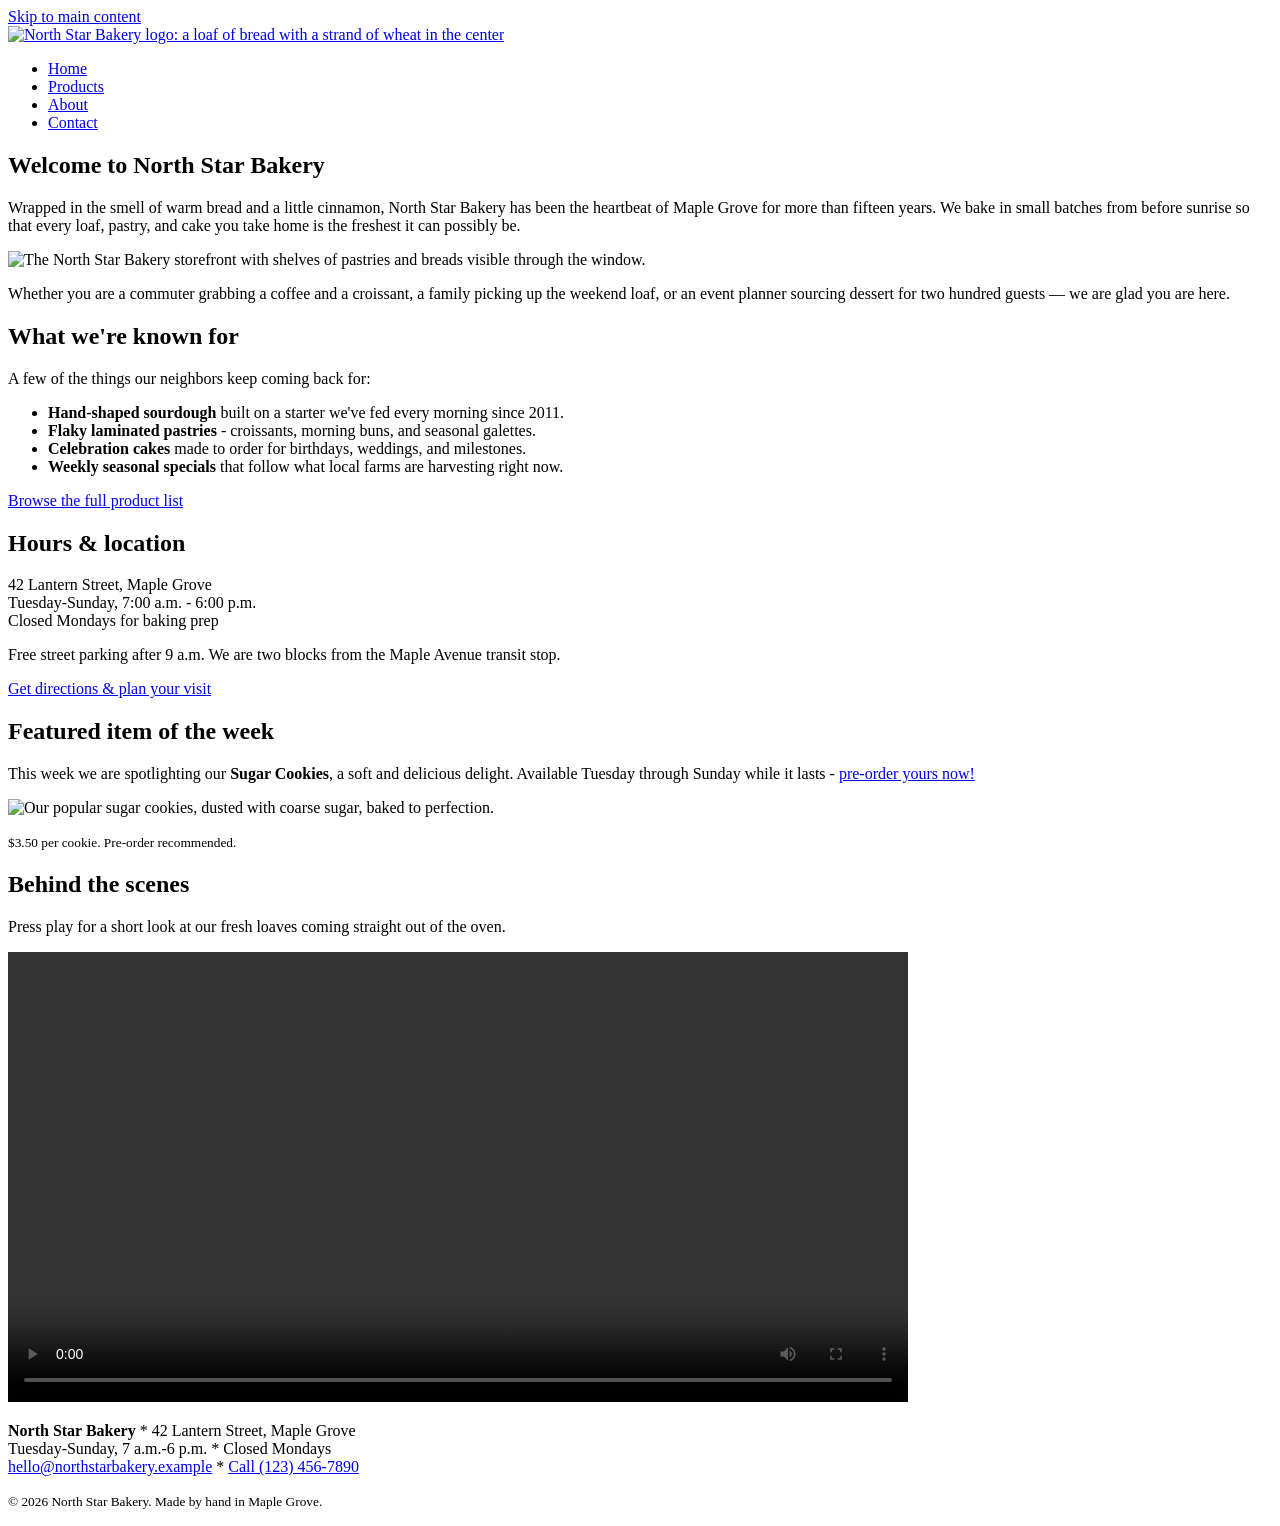
==== index.html @ 1dc96350 "add html files from touchstone 2" ====
<!DOCTYPE html>
<html lang="en">
<head>
  <meta charset="utf-8">
  <meta name="viewport" content="width=device-width, initial-scale=1">
  <meta name="description" content="North Star Bakery is a neighborhood bakery in Maple Grove offering handmade breads, pastries, and cakes. Stop by, say hello, and place a pre-order today!">
  <title>North Star Bakery — Home</title>
</head>
<body>
  <a class="skip-link" href="#main">Skip to main content</a>

  <header>
    <a href="index.html" aria-label="North Star Bakery — home">
      <img src="bakery-logo_c.png" alt="North Star Bakery logo: a loaf of bread with a strand of wheat in the center" width="220" height="188">
    </a>
    <nav aria-label="Primary">
      <ul>
        <li><a href="index.html" aria-current="page">Home</a></li>
        <li><a href="products.html">Products</a></li>
        <li><a href="about.html">About</a></li>
        <li><a href="contact.html">Contact</a></li>
      </ul>
    </nav>
  </header>

  <main id="main">
    <section>
      <h1>Welcome to North Star Bakery</h1>
      <p>
        Wrapped in the smell of warm bread and a little cinnamon, North Star Bakery has been the
        heartbeat of Maple Grove for more than fifteen years. We bake in small batches from before
        sunrise so that every loaf, pastry, and cake you take home is the freshest it can possibly be.
      </p>

      <img
        src="bakery-storefront_c.png"
        alt="The North Star Bakery storefront with shelves of pastries and breads visible through the window."
        width="900"
        height="536">

      <p>
        Whether you are a commuter grabbing a coffee and a croissant, a family picking up the weekend
        loaf, or an event planner sourcing dessert for two hundred guests — we are glad you are here.
      </p>
    </section>

    <section>
      <h2>What we're known for</h2>
      <p>A few of the things our neighbors keep coming back for:</p>
      <ul>
        <li><strong>Hand-shaped sourdough</strong> built on a starter we've fed every morning since 2011.</li>
        <li><strong>Flaky laminated pastries</strong> - croissants, morning buns, and seasonal galettes.</li>
        <li><strong>Celebration cakes</strong> made to order for birthdays, weddings, and milestones.</li>
        <li><strong>Weekly seasonal specials</strong> that follow what local farms are harvesting right now.</li>
      </ul>
      <p><a href="products.html">Browse the full product list</a></p>
    </section>

    <section>
      <h2>Hours & location</h2>
      <p>
        42 Lantern Street, Maple Grove<br>
        Tuesday-Sunday, 7:00 a.m. - 6:00 p.m.<br>
        Closed Mondays for baking prep
      </p>
      <p>
        Free street parking after 9 a.m. We are two blocks from the Maple Avenue transit stop.
      </p>
      <p><a href="contact.html">Get directions & plan your visit</a></p>
    </section>

    <section>
      <h2>Featured item of the week</h2>
      <p>
        This week we are spotlighting our <strong>Sugar Cookies</strong>, a soft and delicious delight. Available Tuesday through Sunday while
        it lasts  -  <a href="contact.html">pre-order yours now!</a>
      </p>

      <picture>
        <source media="(min-width: 800px)" srcset="bakery-feature-large_c.png">
        <source media="(max-width: 799px)" srcset="bakery-feature-small_c.png">
        <img
          src="bakery-feature-small_c.png"
          alt="Our popular sugar cookies, dusted with coarse sugar, baked to perfection.">
      </picture>

      <p><small>$3.50 per cookie. Pre-order recommended.</small></p>
    </section>

    <section>
      <h2>Behind the scenes</h2>
      <p>
        Press play for a short look at our fresh loaves coming straight out of the oven.
      </p>

      <video controls preload="metadata" width="900">
        <source src="bakery-behind-scenes_c.mp4" type="video/mp4">
        <p>
          Your browser cannot play this video. You can
          <a href="bakery-behind-scenes_c.mp4">download the behind-the-scenes clip (MP4)</a>
          instead, or visit our <a href="contact.html">contact page</a> to ask about a visit.
        </p>
      </video>
    </section>
  </main>

  <footer>
    <p>
      <strong>North Star Bakery</strong> * 42 Lantern Street, Maple Grove<br>
      Tuesday-Sunday, 7 a.m.-6 p.m. * Closed Mondays<br>
      <a href="mailto:hello@northstarbakery.example">hello@northstarbakery.example</a>
      * <a href="tel:+11234567890">Call (123) 456-7890</a>
    </p>
    <p><small>&copy; 2026 North Star Bakery. Made by hand in Maple Grove.</small></p>
  </footer>
</body>
</html>
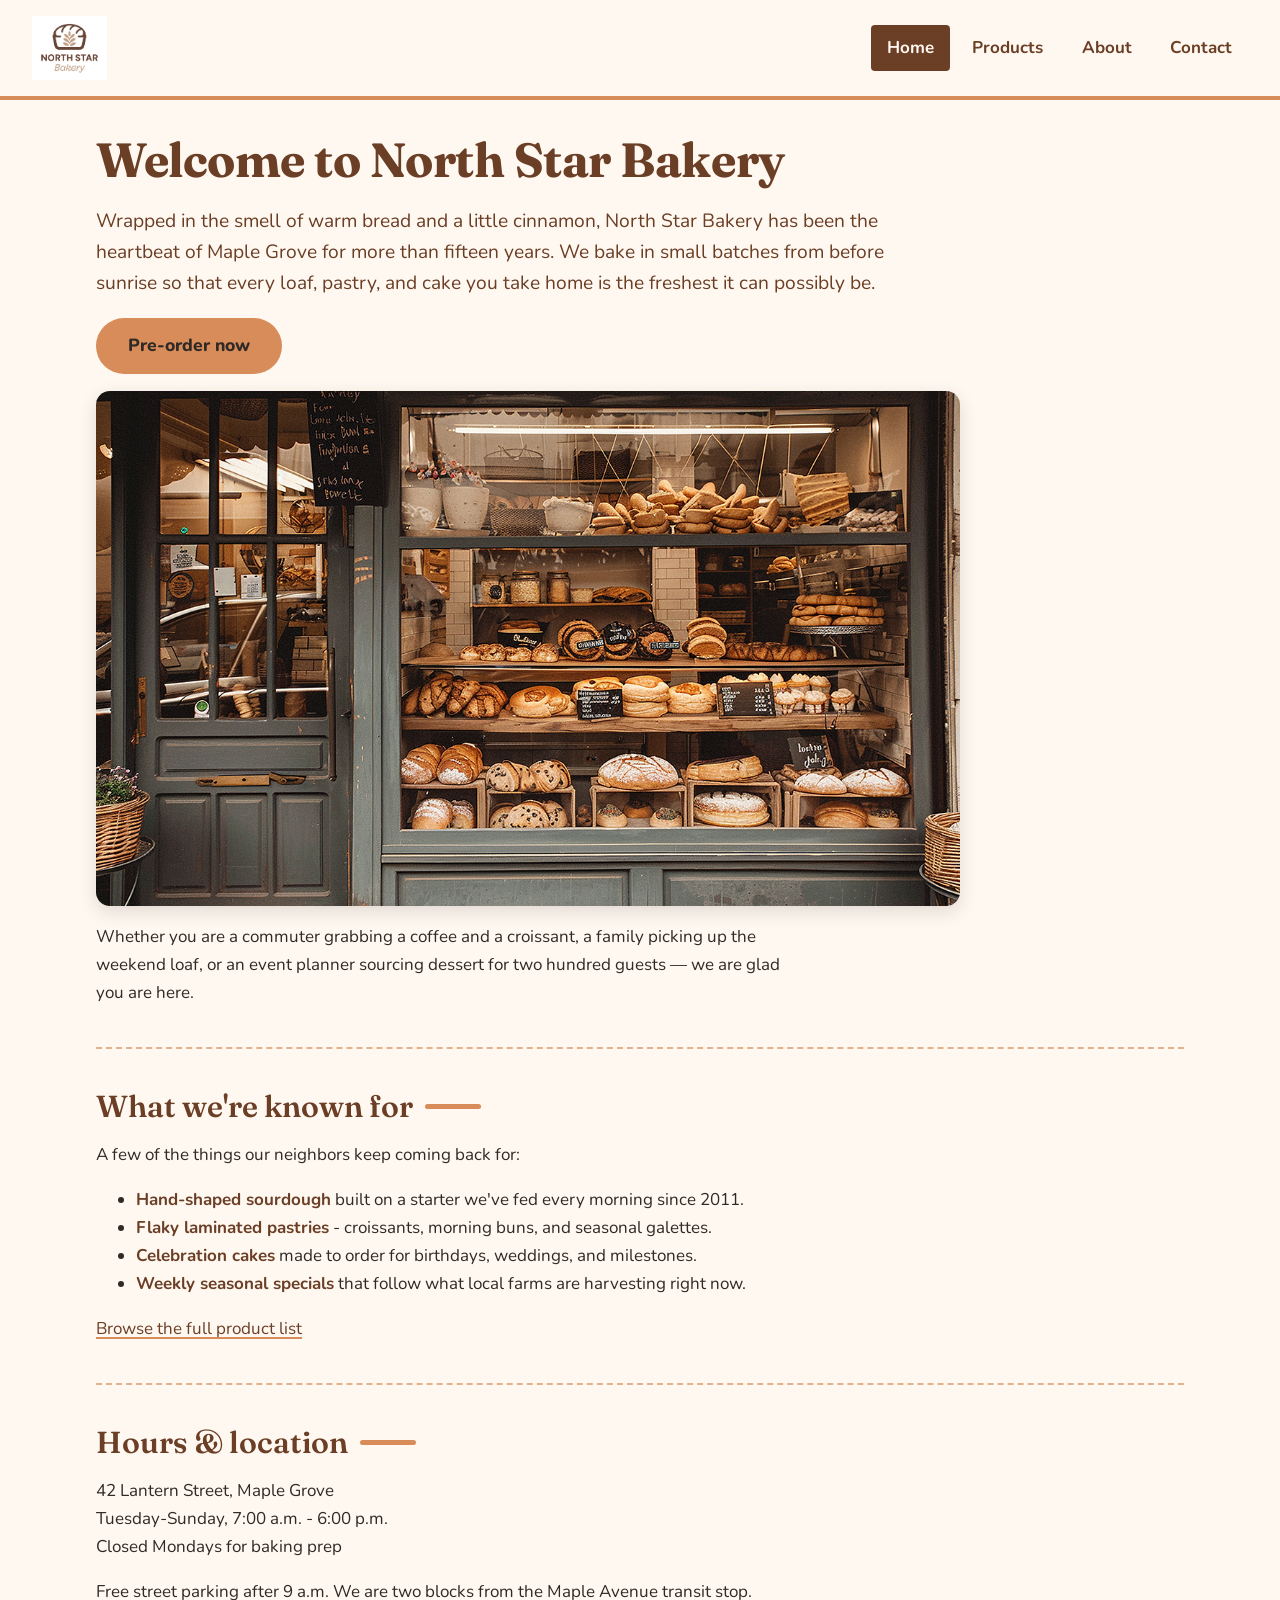
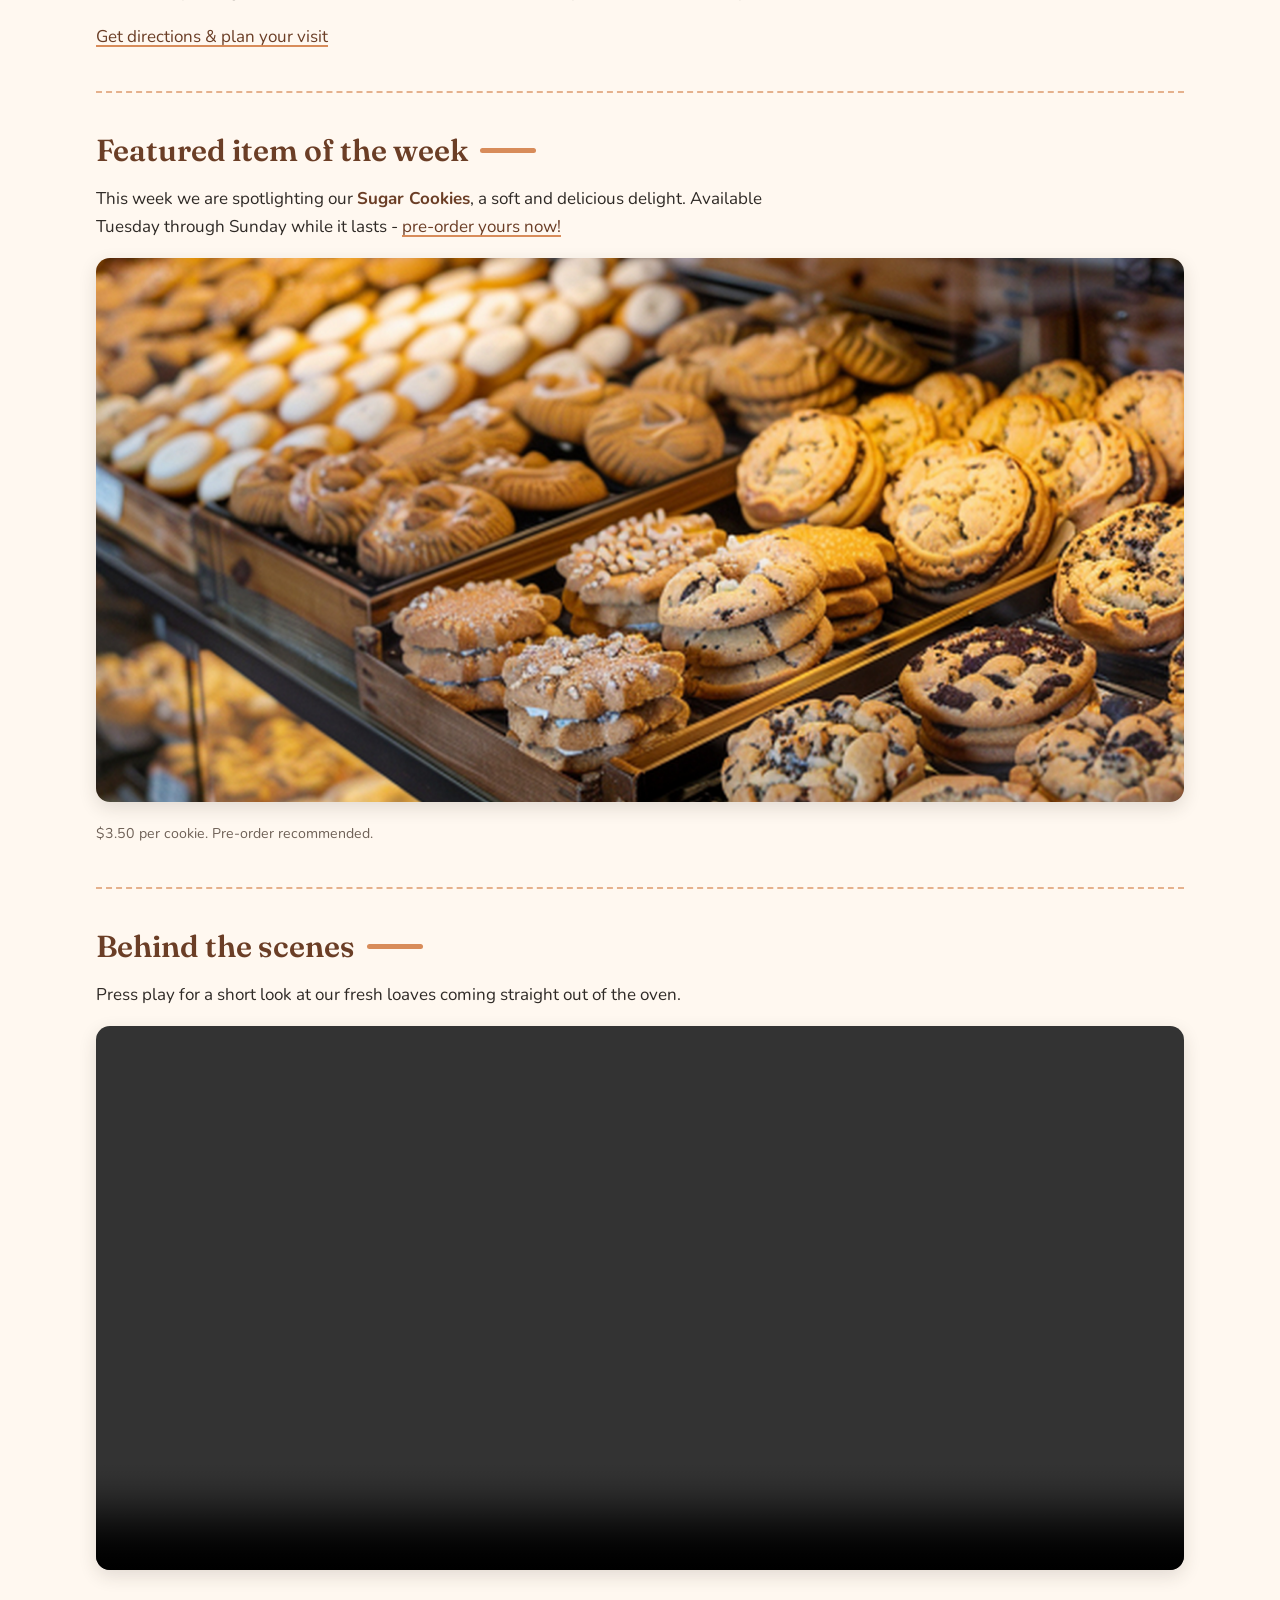
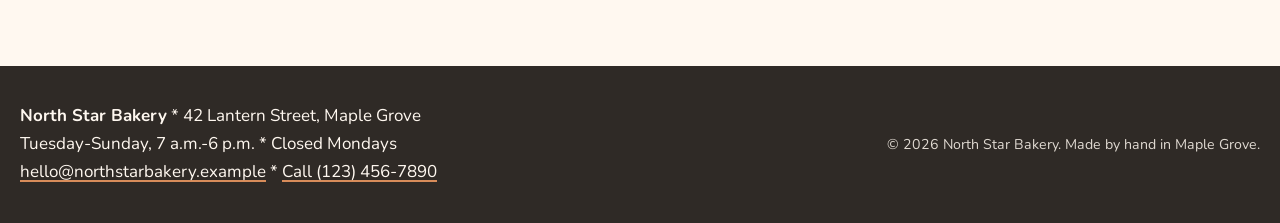
==== commit 95cd8a08: "style all page elements and tweak copy as needed" ====
--- a/index.html
+++ b/index.html
@@ -5,6 +5,10 @@
   <meta name="viewport" content="width=device-width, initial-scale=1">
   <meta name="description" content="North Star Bakery is a neighborhood bakery in Maple Grove offering handmade breads, pastries, and cakes. Stop by, say hello, and place a pre-order today!">
   <title>North Star Bakery — Home</title>
+  <link rel="preconnect" href="https://fonts.googleapis.com">
+  <link rel="preconnect" href="https://fonts.gstatic.com" crossorigin>
+  <link href="https://fonts.googleapis.com/css2?family=Fraunces:opsz,wght@9..144,600;9..144,700&family=Nunito:wght@400;600;700;800&display=swap" rel="stylesheet">
+  <link rel="stylesheet" href="styles.css">
 </head>
 <body>
   <a class="skip-link" href="#main">Skip to main content</a>
@@ -24,15 +28,18 @@
   </header>
 
   <main id="main">
-    <section>
+    <section class="hero">
       <h1>Welcome to North Star Bakery</h1>
-      <p>
+      <p class="lead">
         Wrapped in the smell of warm bread and a little cinnamon, North Star Bakery has been the
         heartbeat of Maple Grove for more than fifteen years. We bake in small batches from before
         sunrise so that every loaf, pastry, and cake you take home is the freshest it can possibly be.
       </p>
 
+      <p><a class="btn" href="contact.html#pre-order">Pre-order now</a></p>
+
       <img
+        class="storefront"
         src="bakery-storefront_c.png"
         alt="The North Star Bakery storefront with shelves of pastries and breads visible through the window."
         width="900"
--- a/styles.css
+++ b/styles.css
@@ -0,0 +1,580 @@
+/* ============================================================
+   North Star Bakery - styles.css
+
+   Design system
+   - Palette (4 main colors):
+       cream    #FFF8F0  page background
+       brown    #6B3E26  headings, navigation, emphasis
+       peach    #D88C5A  accents, buttons, highlights
+       charcoal #2F2A26  body text, footer background
+
+     Tints of these colors are used for card backgrounds and
+     soft borders; no extra hues are introduced.
+
+   - Typography (2 font families):
+       Fraunces  headings (warm, handmade serif)
+       Nunito    body text (friendly, rounded sans-serif)
+
+   - Layout: mobile-first, single column, then Flexbox rows
+     and multi-column layouts at larger breakpoints.
+   ============================================================ */
+
+/* ---------- Design tokens ---------- */
+:root {
+  /* Main palette */
+  --color-cream: #FFF8F0;
+  --color-brown: #6B3E26;
+  --color-peach: #D88C5A;
+  --color-charcoal: #2F2A26;
+
+  /* Tints of the main colors (backgrounds, chips, borders) */
+  --color-cream-deep: #F7EADB;   /* card background (cream tinted brown) */
+  --color-peach-soft: #F0CDB2;   /* price chips, link hover wash */
+  --color-muted: #6F6157;        /* secondary text (lightened charcoal) */
+
+  /* Typography */
+  --font-heading: "Fraunces", Georgia, "Times New Roman", serif;
+  --font-body: "Nunito", "Segoe UI", system-ui, -apple-system, Arial, sans-serif;
+
+  /* Shape */
+  --radius: 14px;
+  --shadow: 0 6px 18px rgba(47, 42, 38, 0.14);
+}
+
+/* ---------- Base ---------- */
+*,
+*::before,
+*::after {
+  box-sizing: border-box;
+}
+
+html {
+  scroll-behavior: smooth;
+}
+
+body {
+  margin: 0;
+  font-family: var(--font-body);
+  font-size: 1.0625rem;
+  line-height: 1.65;
+  color: var(--color-charcoal);
+  background-color: var(--color-cream);
+}
+
+/* Visible-only-on-focus skip link for keyboard users */
+.skip-link {
+  position: absolute;
+  top: -3.75rem;
+  left: 1rem;
+  z-index: 100;
+  padding: 0.6rem 1.1rem;
+  background-color: var(--color-brown);
+  color: var(--color-cream);
+  font-weight: 700;
+  text-decoration: none;
+  border-radius: 0 0 12px 12px;
+  transition: top 0.2s ease;
+}
+
+.skip-link:focus {
+  top: 0;
+}
+
+/* Consistent, visible keyboard focus everywhere */
+:focus-visible {
+  outline: 3px solid var(--color-brown);
+  outline-offset: 2px;
+}
+
+footer :focus-visible,
+nav a[aria-current="page"]:focus-visible {
+  outline-color: var(--color-cream);
+}
+
+::selection {
+  background-color: var(--color-peach);
+  color: var(--color-charcoal);
+}
+
+/* ---------- Links ---------- */
+a {
+  color: var(--color-brown);
+  text-decoration-color: var(--color-peach);
+  text-decoration-thickness: 2px;
+  text-underline-offset: 3px;
+}
+
+a:hover {
+  color: var(--color-charcoal);
+  background-color: var(--color-peach-soft);
+  border-radius: 4px;
+}
+
+/* ---------- Header & navigation ---------- */
+header {
+  display: flex;
+  flex-wrap: wrap;
+  align-items: center;
+  justify-content: space-between;
+  gap: 0.75rem 1.5rem;
+  padding: 0.75rem 1.25rem;
+  background-color: var(--color-cream);
+  border-bottom: 4px solid var(--color-peach);
+}
+
+header img {
+  display: block;
+  width: auto;
+  height: 4rem;
+  border-radius: 0;
+  box-shadow: none;
+}
+
+nav ul {
+  display: flex;
+  flex-wrap: wrap;
+  justify-content: center;
+  gap: 0.4rem;
+  margin: 0;
+  padding: 0;
+  list-style: none;
+}
+
+nav a {
+  display: inline-block;
+  padding: 0.55rem 1rem;
+  border-radius: 4px;
+  color: var(--color-brown);
+  font-weight: 700;
+  text-decoration: none;
+}
+
+nav a:hover {
+  background-color: var(--color-peach);
+  color: var(--color-charcoal);
+}
+
+nav a[aria-current="page"],
+nav a[aria-current="page"]:hover {
+  background-color: var(--color-brown);
+  color: var(--color-cream);
+}
+
+/* ---------- Main layout ---------- */
+main {
+  max-width: 72rem;
+  margin-inline: auto;
+  padding: 1.5rem 1.25rem 3rem;
+}
+
+/* Dashed separators echo the "paper bag" feel of a bakery */
+main > section + section {
+  margin-top: 2.5rem;
+  padding-top: 2.5rem;
+  border-top: 2px dashed rgba(216, 140, 90, 0.65);
+}
+
+main p,
+main li {
+  max-width: 70ch;
+}
+
+/* ---------- Typography ---------- */
+h1,
+h2 {
+  font-family: var(--font-heading);
+  color: var(--color-brown);
+  line-height: 1.15;
+  margin: 0 0 1rem;
+}
+
+h1 {
+  font-size: clamp(2rem, 1.5rem + 2.5vw, 3rem);
+  font-weight: 700;
+  letter-spacing: -0.01em;
+}
+
+h2 {
+  font-size: clamp(1.5rem, 1.3rem + 1vw, 1.9rem);
+  font-weight: 600;
+  display: flex;
+  align-items: center;
+  gap: 0.75rem;
+}
+
+/* Peach accent bar after every h2 for a consistent motif */
+h2::after {
+  content: "";
+  flex: 0 0 3.5rem;
+  height: 5px;
+  border-radius: 999px;
+  background-color: var(--color-peach);
+}
+
+main strong {
+  color: var(--color-brown);
+}
+
+.lead {
+  font-size: 1.2rem;
+  line-height: 1.6;
+  color: var(--color-brown);
+}
+
+main small {
+  color: var(--color-muted);
+}
+
+/* ---------- Images, figures & media ---------- */
+main img {
+  display: block;
+  width: 100%;
+  height: auto;
+  border-radius: var(--radius);
+  box-shadow: var(--shadow);
+}
+
+.storefront {
+  max-width: 54rem;
+}
+
+/* Breads photo doubles as a wide hero at the top of the page */
+.products-hero {
+  max-height: 22rem;
+  object-fit: cover;
+  margin-top: 1.5rem;
+}
+
+figure {
+  margin: 1.5rem 0;
+}
+
+figure img {
+  max-width: 30rem;
+}
+
+figcaption {
+  margin-top: 0.6rem;
+  max-width: 34rem;
+  font-size: 0.95rem;
+  color: var(--color-muted);
+}
+
+video {
+  display: block;
+  width: 100%;
+  height: auto;
+  border-radius: var(--radius);
+  box-shadow: var(--shadow);
+}
+
+audio {
+  display: block;
+  width: 100%;
+  max-width: 34rem;
+}
+
+/* ---------- Cards ---------- */
+.product,
+.staff-list li,
+.contact-info,
+.audio-message {
+  background-color: var(--color-cream-deep);
+  border-radius: var(--radius);
+  padding: 1.25rem;
+}
+
+.product,
+.staff-list li {
+  border-top: 4px solid var(--color-peach);
+}
+
+.audio-message {
+  border-left: 5px solid var(--color-peach);
+}
+
+/* Product category grid (breads / pastries / cakes) */
+.product-grid {
+  display: flex;
+  flex-direction: column;
+  gap: 1.25rem;
+  margin-top: 1.5rem;
+}
+
+/* Signature loaf spotlight card */
+.signature {
+  margin-top: 3rem;
+  padding: 1.25rem;
+  background-color: var(--color-cream-deep);
+  border-top: 4px solid var(--color-peach);
+  border-radius: var(--radius);
+}
+
+.signature-layout {
+  display: flex;
+  flex-direction: column;
+  gap: 1.5rem;
+}
+
+.signature-layout figure {
+  flex: 0 1 24rem;
+  margin: 0;
+}
+
+.signature-layout > div {
+  flex: 1 1 18rem;
+}
+
+/* Prices become small rounded chips so they never wrap mid-price */
+.price {
+  display: inline-block;
+  margin-left: 0.25rem;
+  padding: 0.1rem 0.6rem;
+  border-radius: 999px;
+  background-color: var(--color-peach-soft);
+  color: var(--color-brown);
+  font-weight: 700;
+  font-size: 0.95em;
+  white-space: nowrap;
+}
+
+/* ---------- Staff highlights ---------- */
+.staff-list {
+  display: flex;
+  flex-direction: column;
+  gap: 1rem;
+  margin: 0;
+  padding: 0;
+  list-style: none;
+}
+
+.staff-list li {
+  margin: 0;
+  padding: 1rem 1.25rem;
+}
+
+/* ---------- Contact page ---------- */
+.contact-layout {
+  display: flex;
+  flex-direction: column;
+  gap: 2rem;
+  margin-top: 1.5rem;
+}
+
+address {
+  font-style: normal;
+}
+
+.contact-info p:last-child {
+  margin-bottom: 0;
+}
+
+/* ---------- Form ---------- */
+form {
+  max-width: 42rem;
+}
+
+fieldset {
+  margin: 0 0 1.25rem;
+  padding: 1.25rem;
+  border: 2px solid var(--color-peach);
+  border-radius: var(--radius);
+  background-color: var(--color-cream-deep);
+}
+
+legend {
+  padding: 0.15rem 0.7rem;
+  background-color: var(--color-brown);
+  color: var(--color-cream);
+  border-radius: 999px;
+  font-weight: 700;
+  font-size: 0.95rem;
+}
+
+label {
+  display: block;
+  margin-bottom: 0.35rem;
+  font-weight: 700;
+}
+
+input,
+select,
+textarea {
+  width: 100%;
+  padding: 0.7rem 0.85rem;
+  font: inherit;
+  color: var(--color-charcoal);
+  background-color: #FFFFFF;
+  border: 2px solid rgba(107, 62, 38, 0.35);
+  border-radius: 10px;
+}
+
+textarea {
+  resize: vertical;
+}
+
+input:focus,
+select:focus,
+textarea:focus {
+  outline: 3px solid rgba(216, 140, 90, 0.6);
+  border-color: var(--color-brown);
+}
+
+form small {
+  display: block;
+  margin-top: 0.3rem;
+  color: var(--color-muted);
+  font-size: 0.85rem;
+}
+
+.reply-option {
+  display: inline-flex;
+  align-items: center;
+  gap: 0.5rem;
+  margin: 0 1.25rem 0.5rem 0;
+  font-weight: 600;
+}
+
+.reply-option input {
+  width: auto;
+}
+
+button[type="submit"],
+.btn {
+  display: inline-block;
+  padding: 0.85rem 2rem;
+  font: inherit;
+  font-size: 1.1rem;
+  font-weight: 800;
+  color: var(--color-charcoal);
+  background-color: var(--color-peach);
+  border: none;
+  border-radius: 999px;
+  text-decoration: none;
+  cursor: pointer;
+  transition: background-color 0.2s ease;
+}
+
+button[type="submit"]:hover,
+.btn:hover {
+  background-color: var(--color-brown);
+  color: var(--color-cream);
+  border-radius: 999px;
+}
+
+/* ---------- Footer ---------- */
+footer {
+  margin-top: 3rem;
+  padding: 2.25rem 1.25rem;
+  background-color: var(--color-charcoal);
+  color: var(--color-cream);
+  text-align: center;
+}
+
+footer p {
+  margin: 0 0 0.75rem;
+}
+
+footer p:last-child {
+  margin-bottom: 0;
+}
+
+footer strong {
+  color: var(--color-cream);
+}
+
+footer small {
+  color: rgba(255, 248, 240, 0.85);
+}
+
+footer a {
+  color: var(--color-cream);
+  text-decoration-color: var(--color-peach);
+}
+
+footer a:hover {
+  color: var(--color-peach);
+  background-color: transparent;
+}
+
+/* ---------- Responsive: larger screens ---------- */
+
+/* Tablets and up: more padding, staff cards side by side,
+   footer becomes a two-ended bar */
+@media (min-width: 720px) {
+  header {
+    padding: 1rem 2rem;
+  }
+
+  main {
+    padding: 2rem 2rem 3rem;
+  }
+
+  .staff-list {
+    flex-direction: row;
+    flex-wrap: wrap;
+  }
+
+  .staff-list li {
+    flex: 1 1 16rem;
+  }
+
+  footer {
+    display: flex;
+    flex-wrap: wrap;
+    align-items: center;
+    justify-content: space-between;
+    gap: 1rem;
+    text-align: left;
+  }
+
+  footer p {
+    margin: 0;
+  }
+}
+
+/* Desktops: product categories sit in a row,
+   contact page splits info and form into two columns */
+@media (min-width: 900px) {
+  .product-grid {
+    flex-direction: row;
+    flex-wrap: wrap;
+    align-items: stretch;
+  }
+
+  .product-grid > section {
+    flex: 1 1 19rem;
+  }
+
+  .signature-layout {
+    flex-direction: row;
+    align-items: center;
+  }
+
+  .contact-layout {
+    flex-direction: row;
+    align-items: flex-start;
+  }
+
+  .contact-info {
+    flex: 0 0 20rem;
+  }
+
+  .contact-form {
+    flex: 1 1 26rem;
+  }
+}
+
+/* ---------- Reduced motion ---------- */
+@media (prefers-reduced-motion: reduce) {
+  html {
+    scroll-behavior: auto;
+  }
+
+  *,
+  *::before,
+  *::after {
+    transition: none !important;
+    animation: none !important;
+  }
+}
